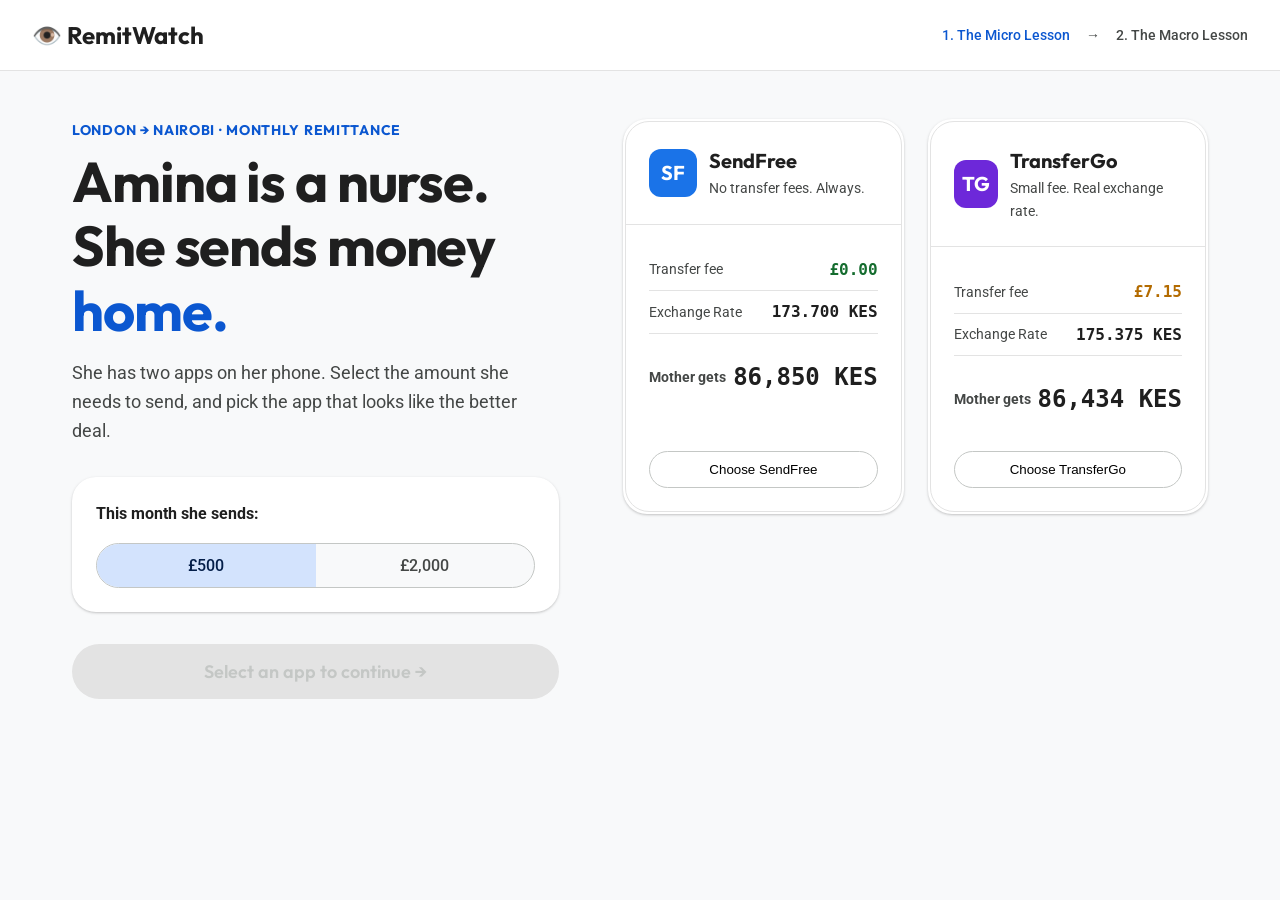
==== index.html @ 9db33bbb "Added the files" ====
<!DOCTYPE html>
<html lang="en">
<head>
  <meta charset="UTF-8">
  <meta name="viewport" content="width=device-width, initial-scale=1.0">
  <title>RemitWatch — Amina's Story</title>
  <link rel="stylesheet" href="styles.css">
  <link href="https://fonts.googleapis.com/icon?family=Material+Symbols+Outlined" rel="stylesheet">
</head>
<body>

  <header class="top-app-bar">
    <a href="index.html" class="brand"><span>👁️</span> Remit<strong>Watch</strong></a>
    <div class="nav-steps">
      <span class="active">1. The Micro Lesson</span>
      <span>→</span>
      <span>2. The Macro Lesson</span>
    </div>
  </header>

  <main class="container">
    <div class="split-layout">
      
      <section class="story-section">
        <div class="kicker">London → Nairobi &middot; Monthly Remittance</div>
        <h1 class="headline-large">Amina is a nurse.<br>She sends money <em>home.</em></h1>
        <p class="body-large">She has two apps on her phone. Select the amount she needs to send, and pick the app that looks like the better deal.</p>

        <div class="amount-card">
          <strong>This month she sends:</strong>
          <div class="segmented-button" role="group">
            <button class="seg-btn active" onclick="setAmt(500, this)">£500</button>
            <button class="seg-btn" onclick="setAmt(2000, this)">£2,000</button>
          </div>
        </div>

        <button class="btn-primary" id="send-btn" onclick="doSend()" disabled>Select an app to continue &rarr;</button>
      </section>

      <section class="apps-section">
        <div class="app-grid">
          
          <div class="app-card" id="card-a" onclick="pick('a')">
            <div class="card-header">
              <div class="app-icon ic-sf">SF</div>
              <div>
                <div class="app-title">SendFree</div>
                <div class="app-subtitle">No transfer fees. Always.</div>
              </div>
            </div>
            <div class="card-body">
              <div class="data-row">
                <span class="data-label">Transfer fee</span>
                <span class="data-value val-green">£0.00</span>
              </div>
              <div class="data-row">
                <span class="data-label">Exchange Rate</span>
                <span class="data-value" id="a-rate">173.700 KES</span>
              </div>
              <div class="data-row" style="margin-top: 1rem;">
                <span class="data-label"><strong>Mother gets</strong></span>
                <span class="data-value large" id="a-gets">86,850 KES</span>
              </div>
            </div>
            <div class="card-actions">
              <button class="btn-outlined" id="btn-a">Choose SendFree</button>
            </div>
          </div>

          <div class="app-card" id="card-b" onclick="pick('b')">
            <div class="card-header">
              <div class="app-icon ic-tg">TG</div>
              <div>
                <div class="app-title">TransferGo</div>
                <div class="app-subtitle">Small fee. Real exchange rate.</div>
              </div>
            </div>
            <div class="card-body">
              <div class="data-row">
                <span class="data-label">Transfer fee</span>
                <span class="data-value val-warn" id="b-fee">£7.15</span>
              </div>
              <div class="data-row">
                <span class="data-label">Exchange Rate</span>
                <span class="data-value" id="b-rate">175.375 KES</span>
              </div>
              <div class="data-row" style="margin-top: 1rem;">
                <span class="data-label"><strong>Mother gets</strong></span>
                <span class="data-value large" id="b-gets">86,434 KES</span>
              </div>
            </div>
            <div class="card-actions">
              <button class="btn-outlined" id="btn-b">Choose TransferGo</button>
            </div>
          </div>

        </div>
      </section>

    </div>

    <div class="animation-stage" id="coin-stage">
      <h3 id="coin-lbl">Processing Transfer...</h3>
      <div class="progress-track"><div class="progress-fill" id="prog-bar"></div></div>
      <div class="coin-grid" id="coin-grid"></div>
    </div>

    <div class="reveal-section" id="reveal">
      <h2 class="headline-large" style="text-align: center;" id="reveal-hl">Here's what <em>actually arrived.</em></h2>
      
      <div class="results-grid">
        <div class="result-card" id="rc-a">
          <h3>SendFree <span id="rtag-a" style="font-size: 0.8rem; padding: 4px 8px; border-radius: 12px; background: #eee;"></span></h3>
          <hr style="margin: 1rem 0; border: none; border-top: 1px solid var(--md-sys-color-outline-variant);">
          <div class="data-row"><span class="data-label">Mother receives</span><span class="data-value large" id="ra-val">—</span></div>
          <div class="data-row"><span class="data-label">Transfer fee</span><span class="data-value val-green">£0.00</span></div>
          <div class="data-row"><span class="data-label">Hidden FX margin</span><span class="data-value val-red" id="ra-fx">—</span></div>
          <div class="data-row"><span class="data-label"><strong>Real total cost</strong></span><span class="data-value" id="ra-pct">—</span></div>
        </div>
        
        <div class="result-card" id="rc-b">
          <h3>TransferGo <span id="rtag-b" style="font-size: 0.8rem; padding: 4px 8px; border-radius: 12px; background: #eee;"></span></h3>
          <hr style="margin: 1rem 0; border: none; border-top: 1px solid var(--md-sys-color-outline-variant);">
          <div class="data-row"><span class="data-label">Mother receives</span><span class="data-value large" id="rb-val">—</span></div>
          <div class="data-row"><span class="data-label">Transfer fee</span><span class="data-value val-red" id="rb-fee">—</span></div>
          <div class="data-row"><span class="data-label">Hidden FX margin</span><span class="data-value val-green">£0.00</span></div>
          <div class="data-row"><span class="data-label"><strong>Real total cost</strong></span><span class="data-value" id="rb-pct">—</span></div>
        </div>
      </div>

      <div class="insight-box">
        <h3 id="ins-title" style="margin-bottom: 0.5rem;"></h3>
        <p id="ins-body"></p>
      </div>

      <div class="next-step-banner">
        <h2>Is this just Amina's problem?</h2>
        <p class="body-large" style="margin: 1rem auto;">Millions of families across Sub-Saharan Africa face this exact system every month. The World Bank has been tracking it for years.</p>
        <div style="display: flex; gap: 1rem; justify-content: center;">
          <button class="btn-outlined" style="width: auto; padding: 12px 24px;" onclick="resetAll()">↺ Try the other amount</button>
          <a href="page2.html" class="btn-primary" style="width: auto; padding: 12px 32px; text-decoration: none; display: inline-block;">See the global data &rarr;</a>
        </div>
      </div>
    </div>

  </main>

  <script>
    const MID = 175.375, A_RATE = 173.700;
    const FEES = { 500: { fee: 7.15 }, 2000: { fee: 14.50 } };
    let amt = 500, picked = null, sending = false;

    function fmt(n) { return Number(n).toLocaleString(undefined, { maximumFractionDigits: 0 }) }
    function calcA(a) { return { gets: Math.round(a * A_RATE), fxLoss: +(a - a * A_RATE / MID).toFixed(2), pct: +((1 - A_RATE / MID) * 100).toFixed(2) } }
    function calcB(a) { const f = FEES[a] || FEES[500]; return { gets: Math.round((a - f.fee) * MID), fee: f.fee, pct: +(f.fee / a * 100).toFixed(2) } }

    function updateCards() {
      const a = calcA(amt), b = calcB(amt);
      document.getElementById('a-rate').textContent = A_RATE.toFixed(3) + ' KES';
      document.getElementById('a-gets').textContent = fmt(a.gets) + ' KES';
      document.getElementById('b-fee').textContent = '£' + (FEES[amt] || FEES[500]).fee.toFixed(2);
      document.getElementById('b-rate').textContent = MID.toFixed(3) + ' KES';
      document.getElementById('b-gets').textContent = fmt(b.gets) + ' KES';
    }

    function setAmt(v, btn) {
      if (sending) return;
      amt = v;
      document.querySelectorAll('.seg-btn').forEach(b => b.classList.remove('active'));
      btn.classList.add('active');
      updateCards(); resetAll();
    }

    function pick(id) {
      if (sending) return;
      picked = id;
      document.querySelectorAll('.app-card').forEach(c => {
        c.classList.remove('selected');
        c.querySelector('.btn-outlined').textContent = c.id === 'card-a' ? 'Choose SendFree' : 'Choose TransferGo';
      });
      document.getElementById('card-' + id).classList.add('selected');
      document.getElementById('btn-' + id).textContent = '✓ Selected';
      
      const sb = document.getElementById('send-btn');
      sb.disabled = false;
      sb.textContent = 'Send £' + fmt(amt) + ' with ' + (id === 'a' ? 'SendFree' : 'TransferGo') + ' →';
      document.getElementById('reveal').classList.remove('show');
    }

    function buildCoins(total, lost) {
      const grid = document.getElementById('coin-grid');
      grid.innerHTML = '';
      for (let i = 0; i < total; i++) {
        const c = document.createElement('div');
        c.className = 'coin ' + (i < total - lost ? 'safe' : 'lost');
        c.textContent = '£'; c.id = 'coin-' + i;
        grid.appendChild(c);
      }
    }

    function doSend() {
      if (!picked || sending) return;
      sending = true;
      document.getElementById('send-btn').disabled = true;
      document.getElementById('card-a').classList.add('dimmed');
      document.getElementById('card-b').classList.add('dimmed');
      document.getElementById('card-' + picked).classList.remove('dimmed');

      const a = calcA(amt), b = calcB(amt);
      const pickedA = picked === 'a';
      const totalCost = pickedA ? a.fxLoss : b.fee;
      const totalCoins = 20;
      const lostCoins = Math.max(1, Math.round((totalCost / amt) * totalCoins));

      buildCoins(totalCoins, lostCoins);
      const stage = document.getElementById('coin-stage');
      stage.classList.add('show');
      stage.scrollIntoView({ behavior: 'smooth', block: 'center' });

      const bar = document.getElementById('prog-bar');
      const lbl = document.getElementById('coin-lbl');
      let progress = 0, lostSoFar = 0;
      const steps = 2000 / 50;
      lbl.textContent = 'Transferring £' + fmt(amt) + '...';

      const timer = setInterval(() => {
        progress = Math.min(progress + 100 / steps, 100);
        bar.style.width = progress.toFixed(1) + '%';
        const shouldLose = Math.floor(Math.max(0, (progress - 30) / 60) * lostCoins);
        while (lostSoFar < shouldLose && lostSoFar < lostCoins) {
          const el = document.getElementById('coin-' + (totalCoins - 1 - lostSoFar));
          if (el) el.classList.add('gone');
          lostSoFar++;
        }
        if (progress >= 100) { clearInterval(timer); setTimeout(() => showReveal(a, b, pickedA, lostCoins), 500); }
      }, 50);
    }

    function showReveal(a2, b2, pickedA, lostCoins) {
      const lbl = document.getElementById('coin-lbl');
      lbl.textContent = pickedA ? lostCoins + ' coins never arrived — absorbed by the exchange rate margin.' : 'Sent! The fee was upfront. The rate was real.';

      document.getElementById('ra-val').textContent = fmt(a2.gets) + ' KES';
      document.getElementById('rb-val').textContent = fmt(b2.gets) + ' KES';
      document.getElementById('ra-fx').textContent = '−£' + a2.fxLoss.toFixed(2);
      document.getElementById('ra-pct').textContent = a2.pct.toFixed(1) + '%';
      document.getElementById('rb-fee').textContent = '−£' + b2.fee.toFixed(2);
      document.getElementById('rb-pct').textContent = b2.pct.toFixed(1) + '%';

      const aWins = a2.gets > b2.gets;
      document.getElementById('rc-a').className = 'result-card' + (aWins ? ' winner' : '');
      document.getElementById('rc-b').className = 'result-card' + (!aWins ? ' winner' : '');
      document.getElementById('ra-val').className = 'data-value large ' + (aWins ? 'val-green' : 'val-red');
      document.getElementById('rb-val').className = 'data-value large ' + (!aWins ? 'val-green' : 'val-red');

      const diff = fmt(Math.abs(b2.gets - a2.gets));
      const userWon = (pickedA && aWins) || (!pickedA && !aWins);

      const rtagA = document.getElementById('rtag-a');
      const rtagB = document.getElementById('rtag-b');
      rtagA.textContent = (aWins ? 'Delivered more' : 'Delivered less') + (pickedA ? ' (Your Pick)' : '');
      rtagB.textContent = (!aWins ? 'Delivered more' : 'Delivered less') + (!pickedA ? ' (Your Pick)' : '');

      document.getElementById('reveal-hl').innerHTML = userWon
        ? 'Good instinct. Here\'s <em>exactly why.</em>'
        : 'The math flips as you scale. <em>Here\'s why.</em>';
      document.getElementById('ins-title').textContent = aWins
        ? 'At smaller amounts, "zero-fee" apps can sometimes win.'
        : 'The real exchange rate beats zero fees — especially at scale.';
      document.getElementById('ins-body').innerHTML =
        `SendFree shows <strong>£0 fee</strong> but offers a weak rate of <strong>${A_RATE.toFixed(3)} KES</strong>. 
         TransferGo charges <strong>£${b2.fee.toFixed(2)} upfront</strong> but uses the real market rate of <strong>${MID.toFixed(3)} KES</strong>. 
         <br><br>At £${fmt(amt)}, the difference in outcome is <strong>${diff} KES</strong>. Try toggling the amount above to see the gap widen as you send more.`;

      document.getElementById('reveal').classList.add('show');
      setTimeout(() => document.getElementById('reveal').scrollIntoView({ behavior: 'smooth', block: 'start' }), 200);
    }

    function resetAll() {
      sending = false; picked = null;
      document.querySelectorAll('.app-card').forEach(c => {
        c.classList.remove('selected', 'dimmed');
        c.querySelector('.btn-outlined').textContent = c.id === 'card-a' ? 'Choose SendFree' : 'Choose TransferGo';
      });
      const sb = document.getElementById('send-btn');
      sb.disabled = true; sb.textContent = 'Select an app to continue →';
      document.getElementById('coin-stage').classList.remove('show');
      document.getElementById('coin-grid').innerHTML = '';
      document.getElementById('prog-bar').style.width = '0%';
      document.getElementById('reveal').classList.remove('show');
    }
    updateCards();
  </script>
</body>
</html>
---- styles.css ----
/* ═══════════════════════════════════════
   REMITWATCH — Material Design Styles
═══════════════════════════════════════ */

@import url('https://fonts.googleapis.com/css2?family=Outfit:wght@400;500;600;700&family=Roboto:wght@400;500;700&display=swap');

:root {
  /* Material 3 Light Theme Colors */
  --md-sys-color-primary: #0b57d0;
  --md-sys-color-on-primary: #ffffff;
  --md-sys-color-primary-container: #d3e3fd;
  --md-sys-color-on-primary-container: #041e49;
  
  --md-sys-color-surface: #f8f9fa;
  --md-sys-color-surface-container: #ffffff;
  --md-sys-color-on-surface: #1f1f1f;
  --md-sys-color-on-surface-variant: #444746;
  --md-sys-color-outline: #c4c7c5;
  --md-sys-color-outline-variant: #e3e3e3;
  
  /* Semantic Colors */
  --semantic-success: #146c2e;
  --semantic-success-container: #c4eed0;
  --semantic-error: #b3261e;
  --semantic-error-container: #f9dedc;
  --semantic-warning: #b36b00;

  /* Typography */
  --font-brand: 'Outfit', sans-serif;
  --font-body: 'Roboto', sans-serif;
  
  /* Layout & Elevations */
  --max-width-interactive: 1200px;
  --max-width-data: 1000px;
  --radius-sm: 8px;
  --radius-md: 16px;
  --radius-lg: 24px;
  --elevation-1: 0 1px 2px 0 rgba(0,0,0,0.15), 0 1px 3px 1px rgba(0,0,0,0.05);
  --elevation-2: 0 1px 3px 0 rgba(0,0,0,0.15), 0 4px 8px 3px rgba(0,0,0,0.05);
  --elevation-3: 0 4px 8px 3px rgba(0,0,0,0.15), 0 8px 16px 6px rgba(0,0,0,0.05);
}

* { box-sizing: border-box; margin: 0; padding: 0; }

body {
  font-family: var(--font-body);
  background-color: var(--md-sys-color-surface);
  color: var(--md-sys-color-on-surface);
  line-height: 1.6;
  -webkit-font-smoothing: antialiased;
}

/* ── TOP APP BAR ── */
.top-app-bar {
  background: var(--md-sys-color-surface-container);
  border-bottom: 1px solid var(--md-sys-color-outline-variant);
  padding: 1rem 2rem;
  position: sticky;
  top: 0;
  z-index: 100;
  display: flex;
  justify-content: space-between;
  align-items: center;
}

.brand {
  font-family: var(--font-brand);
  font-size: 1.5rem;
  font-weight: 700;
  color: var(--md-sys-color-on-surface);
  text-decoration: none;
}
.brand span { color: var(--md-sys-color-primary); }

.nav-steps {
  display: flex;
  gap: 1rem;
  font-size: 0.875rem;
  font-weight: 500;
  color: var(--md-sys-color-on-surface-variant);
}
.nav-steps .active { color: var(--md-sys-color-primary); }

/* ── LAYOUT CONTAINERS ── */
.container {
  max-width: var(--max-width-interactive);
  margin: 0 auto;
  padding: 3rem 2rem;
}
.container-data {
  max-width: var(--max-width-data);
  margin: 0 auto;
  padding: 3rem 2rem;
}

/* ── GRID LAYOUT (PAGE 1) ── */
.split-layout {
  display: grid;
  grid-template-columns: 1fr 1.2fr;
  gap: 4rem;
  align-items: start;
}
@media (max-width: 900px) {
  .split-layout { grid-template-columns: 1fr; gap: 2.5rem; }
}

/* ── STORYTELLING TYPOGRAPHY ── */
.kicker {
  font-family: var(--font-brand);
  font-size: 0.875rem;
  font-weight: 700;
  text-transform: uppercase;
  letter-spacing: 0.05em;
  color: var(--md-sys-color-primary);
  margin-bottom: 0.5rem;
}

.headline-large {
  font-family: var(--font-brand);
  font-size: clamp(2.5rem, 5vw, 3.5rem);
  line-height: 1.15;
  font-weight: 700;
  letter-spacing: -0.02em;
  margin-bottom: 1rem;
}
.headline-large em { color: var(--md-sys-color-primary); font-style: normal; }

.body-large {
  font-size: 1.125rem;
  color: var(--md-sys-color-on-surface-variant);
  margin-bottom: 2rem;
  max-width: 60ch;
}

/* ── INTERACTIVE CONTROLS ── */
.amount-card {
  background: var(--md-sys-color-surface-container);
  border-radius: var(--radius-lg);
  padding: 1.5rem;
  box-shadow: var(--elevation-1);
  margin-bottom: 2rem;
}

.segmented-button {
  display: flex;
  background: var(--md-sys-color-surface);
  border: 1px solid var(--md-sys-color-outline);
  border-radius: 50px;
  overflow: hidden;
  margin-top: 1rem;
}

.seg-btn {
  flex: 1;
  padding: 12px;
  border: none;
  background: transparent;
  font-family: var(--font-body);
  font-size: 1rem;
  font-weight: 500;
  cursor: pointer;
  color: var(--md-sys-color-on-surface-variant);
  transition: background 0.2s, color 0.2s;
}
.seg-btn.active {
  background: var(--md-sys-color-primary-container);
  color: var(--md-sys-color-on-primary-container);
}

.btn-primary {
  width: 100%;
  padding: 16px;
  border-radius: 50px;
  background: var(--md-sys-color-primary);
  color: var(--md-sys-color-on-primary);
  border: none;
  font-family: var(--font-brand);
  font-size: 1.125rem;
  font-weight: 600;
  cursor: pointer;
  box-shadow: var(--elevation-1);
  transition: box-shadow 0.2s, transform 0.1s;
}
.btn-primary:hover:not(:disabled) { box-shadow: var(--elevation-2); transform: translateY(-1px); }
.btn-primary:disabled {
  background: var(--md-sys-color-outline-variant);
  color: var(--md-sys-color-outline);
  cursor: not-allowed;
  box-shadow: none;
}

/* ── APP CARDS ── */
.app-grid {
  display: grid;
  grid-template-columns: 1fr 1fr;
  gap: 1.5rem;
  margin-bottom: 2rem;
}
@media (max-width: 600px) { .app-grid { grid-template-columns: 1fr; } }

.app-card {
  background: var(--md-sys-color-surface-container);
  border: 2px solid transparent;
  border-radius: var(--radius-lg);
  box-shadow: var(--elevation-1);
  cursor: pointer;
  transition: all 0.2s ease;
  display: flex;
  flex-direction: column;
  position: relative;
}
.app-card::after {
  content: ''; position: absolute; inset: 0;
  border: 1px solid var(--md-sys-color-outline-variant);
  border-radius: var(--radius-lg); pointer-events: none;
}
.app-card:hover { box-shadow: var(--elevation-2); }
.app-card.selected {
  border-color: var(--md-sys-color-primary);
  background: var(--md-sys-color-primary-container);
}
.app-card.selected::after { display: none; }
.app-card.dimmed { opacity: 0.5; filter: grayscale(100%); pointer-events: none; }

.card-header {
  padding: 1.5rem;
  display: flex;
  align-items: center;
  gap: 12px;
  border-bottom: 1px solid var(--md-sys-color-outline-variant);
}
.app-icon {
  width: 48px; height: 48px;
  border-radius: 12px;
  display: flex; align-items: center; justify-content: center;
  font-family: var(--font-brand); font-weight: 700; color: white; font-size: 1.25rem;
}
.ic-sf { background: #1a73e8; }
.ic-tg { background: #6d28d9; }

.app-title { font-family: var(--font-brand); font-size: 1.25rem; font-weight: 700; }
.app-subtitle { font-size: 0.875rem; color: var(--md-sys-color-on-surface-variant); }

.card-body { padding: 1.5rem; flex-grow: 1; }
.data-row {
  display: flex; justify-content: space-between; align-items: center;
  padding: 0.5rem 0; border-bottom: 1px solid var(--md-sys-color-outline-variant);
}
.data-row:last-child { border-bottom: none; }
.data-label { color: var(--md-sys-color-on-surface-variant); font-size: 0.875rem; }
.data-value { font-family: monospace; font-weight: 600; font-size: 1rem; }
.data-value.large { font-size: 1.5rem; }

.val-green { color: var(--semantic-success); }
.val-red { color: var(--semantic-error); }
.val-warn { color: var(--semantic-warning); }

.card-actions { padding: 0 1.5rem 1.5rem; }
.btn-outlined {
  width: 100%; padding: 10px; border-radius: 50px;
  border: 1px solid var(--md-sys-color-outline);
  background: transparent; font-weight: 500; cursor: pointer;
}
.app-card.selected .btn-outlined {
  background: var(--md-sys-color-primary);
  color: var(--md-sys-color-on-primary);
  border-color: var(--md-sys-color-primary);
}

/* ── ANIMATION STAGE ── */
.animation-stage {
  display: none;
  background: var(--md-sys-color-surface-container);
  border-radius: var(--radius-lg);
  padding: 3rem 2rem;
  text-align: center;
  box-shadow: var(--elevation-2);
  margin-top: 2rem;
}
.animation-stage.show { display: block; }
.progress-track {
  height: 8px; background: var(--md-sys-color-outline-variant);
  border-radius: 4px; overflow: hidden; margin: 1.5rem auto; max-width: 400px;
}
.progress-fill { height: 100%; width: 0%; background: var(--md-sys-color-primary); transition: width 0.05s linear; }

.coin-grid { display: flex; flex-wrap: wrap; gap: 8px; justify-content: center; min-height: 50px; }
.coin {
  width: 40px; height: 40px; border-radius: 50%;
  display: flex; align-items: center; justify-content: center;
  font-family: monospace; font-weight: 700;
  box-shadow: var(--elevation-1); transition: opacity 0.3s, transform 0.3s;
}
.coin.safe { background: var(--semantic-success); color: white; }
.coin.lost { background: var(--semantic-error); color: white; }
.coin.gone { opacity: 0; transform: scale(0.1) translateY(-20px); }

/* ── REVEAL & INSIGHTS ── */
.reveal-section { display: none; margin-top: 3rem; }
.reveal-section.show { display: block; animation: fadeUp 0.5s ease-out; }

@keyframes fadeUp { from { opacity: 0; transform: translateY(20px); } to { opacity: 1; transform: translateY(0); } }

.results-grid { display: grid; grid-template-columns: 1fr 1fr; gap: 1.5rem; margin-top: 2rem; }
@media (max-width: 600px) { .results-grid { grid-template-columns: 1fr; } }

.result-card {
  background: var(--md-sys-color-surface-container);
  border-radius: var(--radius-md); padding: 1.5rem;
  box-shadow: var(--elevation-1); border: 2px solid transparent;
}
.result-card.winner { border-color: var(--semantic-success); background: var(--semantic-success-container); }

.insight-box {
  background: var(--md-sys-color-primary-container);
  color: var(--md-sys-color-on-primary-container);
  padding: 1.5rem; border-radius: var(--radius-md);
  margin-top: 2rem; border-left: 6px solid var(--md-sys-color-primary);
}

.next-step-banner {
  background: var(--md-sys-color-surface-container);
  border: 1px solid var(--md-sys-color-outline-variant);
  border-radius: var(--radius-lg);
  padding: 3rem 2rem; text-align: center;
  margin-top: 4rem; box-shadow: var(--elevation-1);
}

/* ── PAGE 2: DATA STORYTELLING ── */
.story-block { margin-bottom: 5rem; opacity: 0; transform: translateY(20px); transition: all 0.6s ease; }
.story-block.visible { opacity: 1; transform: translateY(0); }

.block-num { font-family: var(--font-brand); color: var(--md-sys-color-primary); font-weight: 700; margin-bottom: 0.5rem; }
.block-title { font-family: var(--font-brand); font-size: 2rem; font-weight: 700; margin-bottom: 1rem; line-height: 1.2; }

.context-callout {
  display: flex; gap: 1rem; background: var(--md-sys-color-primary-container);
  color: var(--md-sys-color-on-primary-container); padding: 1.5rem;
  border-radius: var(--radius-md); margin-bottom: 2rem; align-items: flex-start;
}
.context-icon { font-size: 1.5rem; background: var(--md-sys-color-surface-container); padding: 8px; border-radius: 50%; box-shadow: var(--elevation-1); }

.stat-grid { display: grid; grid-template-columns: repeat(auto-fit, minmax(150px, 1fr)); gap: 1rem; margin-bottom: 2rem; }
.stat-card {
  background: var(--md-sys-color-surface-container); padding: 1.5rem;
  border-radius: var(--radius-md); border: 1px solid var(--md-sys-color-outline-variant);
}
.stat-card .val { font-family: var(--font-brand); font-size: 2rem; font-weight: 700; }

.chart-container {
  background: var(--md-sys-color-surface-container);
  border-radius: var(--radius-lg); overflow: hidden;
  box-shadow: var(--elevation-2);
}
.chart-header { padding: 1.5rem; border-bottom: 1px solid var(--md-sys-color-outline-variant); }
.chart-iframe-wrapper { line-height: 0; }
.chart-iframe-wrapper iframe { width: 100%; border: none; }
.chart-footer { padding: 1rem 1.5rem; background: var(--md-sys-color-surface); font-size: 0.875rem; color: var(--md-sys-color-on-surface-variant); }

.footer { text-align: center; padding: 3rem; color: var(--md-sys-color-on-surface-variant); border-top: 1px solid var(--md-sys-color-outline-variant); margin-top: 4rem; }
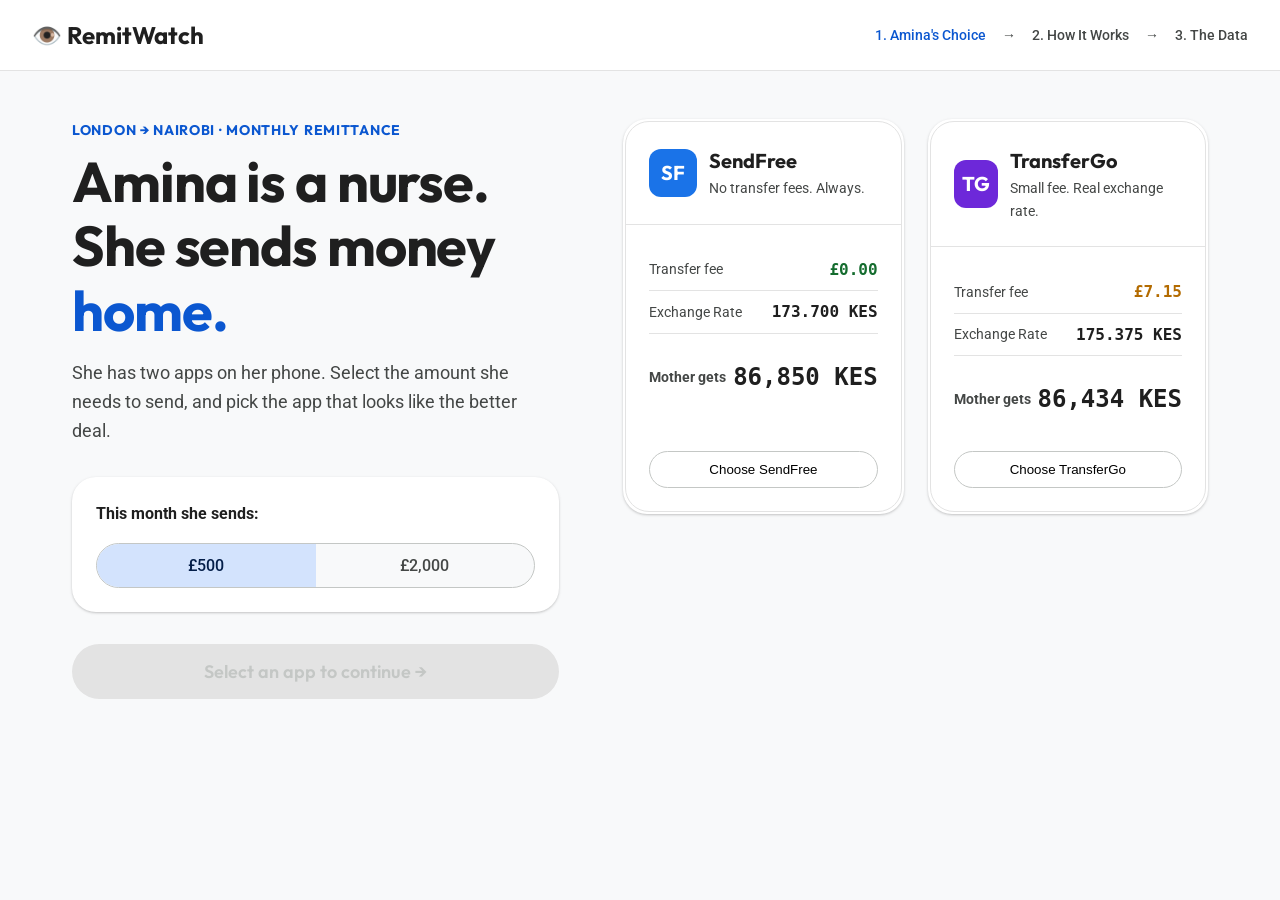
==== commit f59710c2: "Added the files" ====
--- a/index.html
+++ b/index.html
@@ -12,9 +12,11 @@
   <header class="top-app-bar">
     <a href="index.html" class="brand"><span>👁️</span> Remit<strong>Watch</strong></a>
     <div class="nav-steps">
-      <span class="active">1. The Micro Lesson</span>
+      <span class="active">1. Amina's Choice</span>
       <span>→</span>
-      <span>2. The Macro Lesson</span>
+      <span>2. How It Works</span>
+      <span>→</span>
+      <span>3. The Data</span>
     </div>
   </header>
 
@@ -99,12 +101,14 @@
 
     </div>
 
+    <!-- COIN ANIMATION STAGE -->
     <div class="animation-stage" id="coin-stage">
       <h3 id="coin-lbl">Processing Transfer...</h3>
       <div class="progress-track"><div class="progress-fill" id="prog-bar"></div></div>
       <div class="coin-grid" id="coin-grid"></div>
     </div>
 
+    <!-- REVEAL -->
     <div class="reveal-section" id="reveal">
       <h2 class="headline-large" style="text-align: center;" id="reveal-hl">Here's what <em>actually arrived.</em></h2>
       
@@ -133,16 +137,23 @@
         <p id="ins-body"></p>
       </div>
 
+      <!-- NEXT STEP BANNER → now goes to concepts.html -->
       <div class="next-step-banner">
-        <h2>Is this just Amina's problem?</h2>
-        <p class="body-large" style="margin: 1rem auto;">Millions of families across Sub-Saharan Africa face this exact system every month. The World Bank has been tracking it for years.</p>
-        <div style="display: flex; gap: 1rem; justify-content: center;">
-          <button class="btn-outlined" style="width: auto; padding: 12px 24px;" onclick="resetAll()">↺ Try the other amount</button>
-          <a href="page2.html" class="btn-primary" style="width: auto; padding: 12px 32px; text-decoration: none; display: inline-block;">See the global data &rarr;</a>
+        <h2>Wait — what just happened?</h2>
+        <p class="body-large" style="margin: 1rem auto;">
+          Before we show you the global data, follow the money through the full system — every fee type explained, step by step.
+        </p>
+        <div style="display: flex; gap: 1rem; justify-content: center; flex-wrap: wrap;">
+          <button class="btn-outlined" style="width: auto; padding: 12px 24px;" onclick="resetAll()">
+            ↺ Try the other amount
+          </button>
+          <a href="concepts.html" class="btn-primary" style="width: auto; padding: 12px 32px; text-decoration: none; display: inline-block;">
+            How does it work? &rarr;
+          </a>
         </div>
       </div>
+
     </div>
-
   </main>
 
   <script>
@@ -168,7 +179,8 @@
       amt = v;
       document.querySelectorAll('.seg-btn').forEach(b => b.classList.remove('active'));
       btn.classList.add('active');
-      updateCards(); resetAll();
+      updateCards();
+      resetAll();
     }
 
     function pick(id) {
@@ -180,7 +192,7 @@
       });
       document.getElementById('card-' + id).classList.add('selected');
       document.getElementById('btn-' + id).textContent = '✓ Selected';
-      
+
       const sb = document.getElementById('send-btn');
       sb.disabled = false;
       sb.textContent = 'Send £' + fmt(amt) + ' with ' + (id === 'a' ? 'SendFree' : 'TransferGo') + ' →';
@@ -193,7 +205,8 @@
       for (let i = 0; i < total; i++) {
         const c = document.createElement('div');
         c.className = 'coin ' + (i < total - lost ? 'safe' : 'lost');
-        c.textContent = '£'; c.id = 'coin-' + i;
+        c.textContent = '£';
+        c.id = 'coin-' + i;
         grid.appendChild(c);
       }
     }
@@ -232,13 +245,18 @@
           if (el) el.classList.add('gone');
           lostSoFar++;
         }
-        if (progress >= 100) { clearInterval(timer); setTimeout(() => showReveal(a, b, pickedA, lostCoins), 500); }
+        if (progress >= 100) {
+          clearInterval(timer);
+          setTimeout(() => showReveal(a, b, pickedA, lostCoins), 500);
+        }
       }, 50);
     }
 
     function showReveal(a2, b2, pickedA, lostCoins) {
       const lbl = document.getElementById('coin-lbl');
-      lbl.textContent = pickedA ? lostCoins + ' coins never arrived — absorbed by the exchange rate margin.' : 'Sent! The fee was upfront. The rate was real.';
+      lbl.textContent = pickedA
+        ? lostCoins + ' coins never arrived — absorbed by the exchange rate margin.'
+        : 'Sent! The fee was upfront. The rate was real.';
 
       document.getElementById('ra-val').textContent = fmt(a2.gets) + ' KES';
       document.getElementById('rb-val').textContent = fmt(b2.gets) + ' KES';
@@ -264,31 +282,37 @@
       document.getElementById('reveal-hl').innerHTML = userWon
         ? 'Good instinct. Here\'s <em>exactly why.</em>'
         : 'The math flips as you scale. <em>Here\'s why.</em>';
+
       document.getElementById('ins-title').textContent = aWins
         ? 'At smaller amounts, "zero-fee" apps can sometimes win.'
         : 'The real exchange rate beats zero fees — especially at scale.';
+
       document.getElementById('ins-body').innerHTML =
-        `SendFree shows <strong>£0 fee</strong> but offers a weak rate of <strong>${A_RATE.toFixed(3)} KES</strong>. 
-         TransferGo charges <strong>£${b2.fee.toFixed(2)} upfront</strong> but uses the real market rate of <strong>${MID.toFixed(3)} KES</strong>. 
-         <br><br>At £${fmt(amt)}, the difference in outcome is <strong>${diff} KES</strong>. Try toggling the amount above to see the gap widen as you send more.`;
+        `SendFree shows <strong>£0 fee</strong> but offers a weak rate of <strong>${A_RATE.toFixed(3)} KES</strong>.
+         TransferGo charges <strong>£${b2.fee.toFixed(2)} upfront</strong> but uses the real market rate of <strong>${MID.toFixed(3)} KES</strong>.
+         <br><br>At £${fmt(amt)}, the difference in outcome is <strong>${diff} KES</strong>.
+         Try toggling the amount above to see the gap widen as you send more.`;
 
       document.getElementById('reveal').classList.add('show');
       setTimeout(() => document.getElementById('reveal').scrollIntoView({ behavior: 'smooth', block: 'start' }), 200);
     }
 
     function resetAll() {
-      sending = false; picked = null;
+      sending = false;
+      picked = null;
       document.querySelectorAll('.app-card').forEach(c => {
         c.classList.remove('selected', 'dimmed');
         c.querySelector('.btn-outlined').textContent = c.id === 'card-a' ? 'Choose SendFree' : 'Choose TransferGo';
       });
       const sb = document.getElementById('send-btn');
-      sb.disabled = true; sb.textContent = 'Select an app to continue →';
+      sb.disabled = true;
+      sb.textContent = 'Select an app to continue →';
       document.getElementById('coin-stage').classList.remove('show');
       document.getElementById('coin-grid').innerHTML = '';
       document.getElementById('prog-bar').style.width = '0%';
       document.getElementById('reveal').classList.remove('show');
     }
+
     updateCards();
   </script>
 </body>
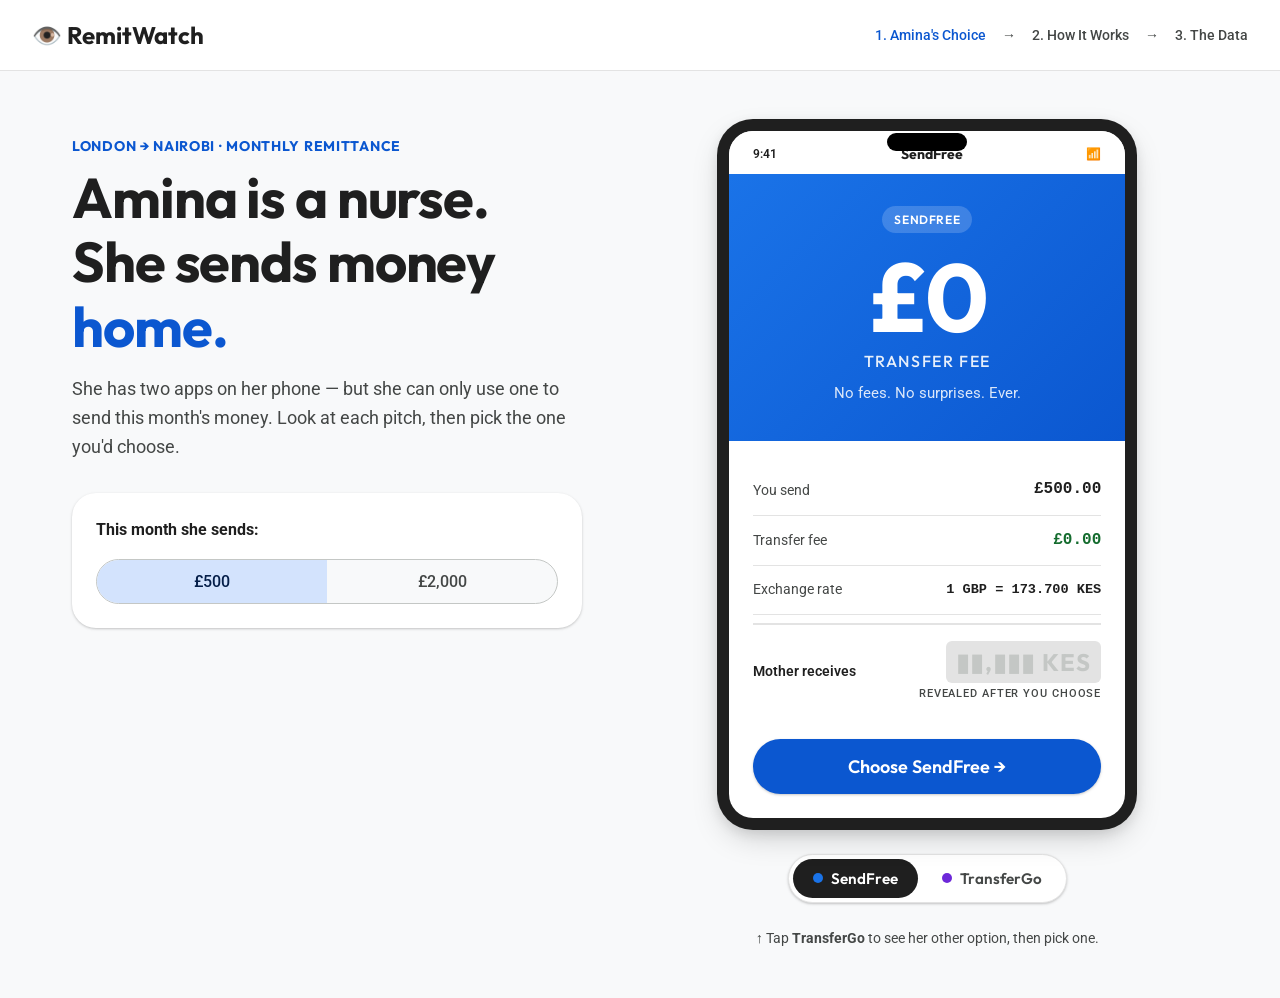
==== commit 7a59e43a: "Fixed the firs page" ====
--- a/index.html
+++ b/index.html
@@ -21,12 +21,19 @@
   </header>
 
   <main class="container">
-    <div class="split-layout">
-      
-      <section class="story-section">
+
+    <!-- ╔══════════════════════════════════════════════════════════
+         ACT 1 — THE PITCH
+         One app at a time. Toggle to flip the phone over.
+    ══════════════════════════════════════════════════════════╗ -->
+    <section class="pitch-stage" id="act1">
+      <div class="pitch-intro">
         <div class="kicker">London → Nairobi &middot; Monthly Remittance</div>
         <h1 class="headline-large">Amina is a nurse.<br>She sends money <em>home.</em></h1>
-        <p class="body-large">She has two apps on her phone. Select the amount she needs to send, and pick the app that looks like the better deal.</p>
+        <p class="body-large">
+          She has two apps on her phone — but she can only use one to send this month's money.
+          Look at each pitch, then pick the one you'd choose.
+        </p>
 
         <div class="amount-card">
           <strong>This month she sends:</strong>
@@ -35,109 +42,254 @@
             <button class="seg-btn" onclick="setAmt(2000, this)">£2,000</button>
           </div>
         </div>
-
-        <button class="btn-primary" id="send-btn" onclick="doSend()" disabled>Select an app to continue &rarr;</button>
-      </section>
-
-      <section class="apps-section">
-        <div class="app-grid">
-          
-          <div class="app-card" id="card-a" onclick="pick('a')">
-            <div class="card-header">
-              <div class="app-icon ic-sf">SF</div>
-              <div>
-                <div class="app-title">SendFree</div>
-                <div class="app-subtitle">No transfer fees. Always.</div>
-              </div>
-            </div>
-            <div class="card-body">
-              <div class="data-row">
-                <span class="data-label">Transfer fee</span>
-                <span class="data-value val-green">£0.00</span>
-              </div>
-              <div class="data-row">
-                <span class="data-label">Exchange Rate</span>
-                <span class="data-value" id="a-rate">173.700 KES</span>
-              </div>
-              <div class="data-row" style="margin-top: 1rem;">
-                <span class="data-label"><strong>Mother gets</strong></span>
-                <span class="data-value large" id="a-gets">86,850 KES</span>
-              </div>
-            </div>
-            <div class="card-actions">
-              <button class="btn-outlined" id="btn-a">Choose SendFree</button>
-            </div>
-          </div>
-
-          <div class="app-card" id="card-b" onclick="pick('b')">
-            <div class="card-header">
-              <div class="app-icon ic-tg">TG</div>
-              <div>
-                <div class="app-title">TransferGo</div>
-                <div class="app-subtitle">Small fee. Real exchange rate.</div>
-              </div>
-            </div>
-            <div class="card-body">
-              <div class="data-row">
-                <span class="data-label">Transfer fee</span>
-                <span class="data-value val-warn" id="b-fee">£7.15</span>
-              </div>
-              <div class="data-row">
-                <span class="data-label">Exchange Rate</span>
-                <span class="data-value" id="b-rate">175.375 KES</span>
-              </div>
-              <div class="data-row" style="margin-top: 1rem;">
-                <span class="data-label"><strong>Mother gets</strong></span>
-                <span class="data-value large" id="b-gets">86,434 KES</span>
-              </div>
-            </div>
-            <div class="card-actions">
-              <button class="btn-outlined" id="btn-b">Choose TransferGo</button>
-            </div>
-          </div>
-
-        </div>
-      </section>
-
-    </div>
-
-    <!-- COIN ANIMATION STAGE -->
+      </div>
+
+      <!-- THE PHONE — only one face visible at a time -->
+      <div class="phone-stage">
+        <div class="phone-frame">
+
+          <!-- SENDFREE FACE -->
+          <div class="phone-face active" id="face-a" data-app="a">
+            <div class="phone-status-bar">
+              <span>9:41</span>
+              <span class="phone-status-name">SendFree</span>
+              <span>📶</span>
+            </div>
+
+            <div class="pitch-hero ic-sf-bg">
+              <div class="pitch-badge">SendFree</div>
+              <div class="pitch-headline">
+                <span class="pitch-zero">£0</span>
+                <span class="pitch-zero-label">transfer fee</span>
+              </div>
+              <div class="pitch-tagline">No fees. No surprises. Ever.</div>
+            </div>
+
+            <div class="pitch-body">
+              <div class="pitch-row">
+                <span class="pitch-row-label">You send</span>
+                <span class="pitch-row-value" id="a-send">£500.00</span>
+              </div>
+              <div class="pitch-row">
+                <span class="pitch-row-label">Transfer fee</span>
+                <span class="pitch-row-value val-green">£0.00</span>
+              </div>
+              <div class="pitch-row">
+                <span class="pitch-row-label">Exchange rate</span>
+                <span class="pitch-row-value pitch-rate-small" id="a-rate">1 GBP = 173.700 KES</span>
+              </div>
+              <div class="pitch-row pitch-row-total pitch-row-mystery">
+                <span class="pitch-row-label">Mother receives</span>
+                <span class="pitch-row-value mystery-value">
+                  <span class="mystery-mask">▮▮,▮▮▮ KES</span>
+                  <span class="mystery-hint">revealed after you choose</span>
+                </span>
+              </div>
+
+              <button class="btn-primary pitch-choose" onclick="choose('a')">
+                Choose SendFree →
+              </button>
+            </div>
+          </div>
+
+          <!-- TRANSFERGO FACE -->
+          <div class="phone-face" id="face-b" data-app="b">
+            <div class="phone-status-bar">
+              <span>9:41</span>
+              <span class="phone-status-name">TransferGo</span>
+              <span>📶</span>
+            </div>
+
+            <div class="pitch-hero ic-tg-bg">
+              <div class="pitch-badge">TransferGo</div>
+              <div class="pitch-headline">
+                <span class="pitch-zero pitch-zero-small">Real</span>
+                <span class="pitch-zero-label">market rate</span>
+              </div>
+              <div class="pitch-tagline">Small upfront fee. The real exchange rate.</div>
+            </div>
+
+            <div class="pitch-body">
+              <div class="pitch-row">
+                <span class="pitch-row-label">You send</span>
+                <span class="pitch-row-value" id="b-send">£500.00</span>
+              </div>
+              <div class="pitch-row">
+                <span class="pitch-row-label">Transfer fee</span>
+                <span class="pitch-row-value val-warn" id="b-fee">£7.15</span>
+              </div>
+              <div class="pitch-row">
+                <span class="pitch-row-label">Exchange rate</span>
+                <span class="pitch-row-value pitch-rate-small" id="b-rate">1 GBP = 175.375 KES</span>
+              </div>
+              <div class="pitch-row pitch-row-total pitch-row-mystery">
+                <span class="pitch-row-label">Mother receives</span>
+                <span class="pitch-row-value mystery-value">
+                  <span class="mystery-mask">▮▮,▮▮▮ KES</span>
+                  <span class="mystery-hint">revealed after you choose</span>
+                </span>
+              </div>
+
+              <button class="btn-primary pitch-choose" onclick="choose('b')">
+                Choose TransferGo →
+              </button>
+            </div>
+          </div>
+
+        </div>
+
+        <!-- TOGGLE — flip between apps -->
+        <div class="phone-toggle" role="group" aria-label="Switch between apps">
+          <button class="toggle-btn active" id="toggle-a" onclick="flipTo('a')">
+            <span class="toggle-dot ic-sf"></span> SendFree
+          </button>
+          <button class="toggle-btn" id="toggle-b" onclick="flipTo('b')">
+            <span class="toggle-dot ic-tg"></span> TransferGo
+          </button>
+        </div>
+
+        <p class="phone-hint" id="phone-hint">
+          ↑ Tap <strong>TransferGo</strong> to see her other option, then pick one.
+        </p>
+      </div>
+    </section>
+
+    <!-- ╔══════════════════════════════════════════════════════════
+         ACT 2 — COIN ANIMATION (committed; sending)
+    ══════════════════════════════════════════════════════════╗ -->
     <div class="animation-stage" id="coin-stage">
       <h3 id="coin-lbl">Processing Transfer...</h3>
       <div class="progress-track"><div class="progress-fill" id="prog-bar"></div></div>
       <div class="coin-grid" id="coin-grid"></div>
     </div>
 
-    <!-- REVEAL -->
+    <!-- ╔══════════════════════════════════════════════════════════
+         ACT 3 — THE REVEAL (shortfall framing)
+    ══════════════════════════════════════════════════════════╗ -->
     <div class="reveal-section" id="reveal">
-      <h2 class="headline-large" style="text-align: center;" id="reveal-hl">Here's what <em>actually arrived.</em></h2>
-      
-      <div class="results-grid">
-        <div class="result-card" id="rc-a">
-          <h3>SendFree <span id="rtag-a" style="font-size: 0.8rem; padding: 4px 8px; border-radius: 12px; background: #eee;"></span></h3>
-          <hr style="margin: 1rem 0; border: none; border-top: 1px solid var(--md-sys-color-outline-variant);">
-          <div class="data-row"><span class="data-label">Mother receives</span><span class="data-value large" id="ra-val">—</span></div>
-          <div class="data-row"><span class="data-label">Transfer fee</span><span class="data-value val-green">£0.00</span></div>
-          <div class="data-row"><span class="data-label">Hidden FX margin</span><span class="data-value val-red" id="ra-fx">—</span></div>
-          <div class="data-row"><span class="data-label"><strong>Real total cost</strong></span><span class="data-value" id="ra-pct">—</span></div>
-        </div>
-        
-        <div class="result-card" id="rc-b">
-          <h3>TransferGo <span id="rtag-b" style="font-size: 0.8rem; padding: 4px 8px; border-radius: 12px; background: #eee;"></span></h3>
-          <hr style="margin: 1rem 0; border: none; border-top: 1px solid var(--md-sys-color-outline-variant);">
-          <div class="data-row"><span class="data-label">Mother receives</span><span class="data-value large" id="rb-val">—</span></div>
-          <div class="data-row"><span class="data-label">Transfer fee</span><span class="data-value val-red" id="rb-fee">—</span></div>
-          <div class="data-row"><span class="data-label">Hidden FX margin</span><span class="data-value val-green">£0.00</span></div>
-          <div class="data-row"><span class="data-label"><strong>Real total cost</strong></span><span class="data-value" id="rb-pct">—</span></div>
+      <div class="reveal-kicker" id="reveal-kicker">The real comparison</div>
+      <h2 class="headline-large reveal-headline" id="reveal-hl">
+        Both apps shortchanged mother.<br><em id="reveal-hl-em">Just in different ways.</em>
+      </h2>
+
+      <!-- BASELINE: what mother should have received at the honest market rate -->
+      <div class="baseline-card">
+        <div class="baseline-row">
+          <div>
+            <div class="baseline-label">At the real market rate, mother should receive</div>
+            <div class="baseline-value" id="baseline-val">87,688 KES</div>
+          </div>
+          <div class="baseline-meta">
+            <span id="baseline-amt">£500</span> · 1 GBP = <span id="baseline-rate">175.375 KES</span>
+          </div>
         </div>
       </div>
 
-      <div class="insight-box">
-        <h3 id="ins-title" style="margin-bottom: 0.5rem;"></h3>
-        <p id="ins-body"></p>
+      <!-- SHORTFALL BARS — the heart of the new reveal -->
+      <div class="shortfall-stack">
+
+        <div class="shortfall-row" id="sf-a">
+          <div class="shortfall-header">
+            <div class="shortfall-name">
+              <span class="toggle-dot ic-sf"></span>
+              <strong>SendFree</strong>
+              <span class="shortfall-tag" id="sf-a-tag"></span>
+            </div>
+            <div class="shortfall-delivered" id="sf-a-delivered">86,850 KES</div>
+          </div>
+
+          <div class="shortfall-bar-wrap">
+            <div class="shortfall-track" aria-label="Shortfall versus market rate">
+              <div class="shortfall-delivered-bar" id="sf-a-bar" style="width: 92%;"></div>
+              <div class="shortfall-lost-bar" id="sf-a-lost" style="width: 8%;"></div>
+            </div>
+            <div class="shortfall-lost-figure">
+              <span class="shortfall-lost-amount" id="sf-a-lost-lbl">−838 KES</span>
+              <span class="shortfall-lost-caption">never arrived</span>
+            </div>
+          </div>
+
+          <div class="shortfall-explain">
+            <span class="shortfall-mechanism">Lost to a <strong>weaker exchange rate</strong> than the market —
+            SendFree quotes <strong id="sf-a-quoted-rate">173.700</strong>, the real rate is
+            <strong id="sf-a-real-rate">175.375</strong>.</span>
+          </div>
+        </div>
+
+        <div class="shortfall-row" id="sf-b">
+          <div class="shortfall-header">
+            <div class="shortfall-name">
+              <span class="toggle-dot ic-tg"></span>
+              <strong>TransferGo</strong>
+              <span class="shortfall-tag" id="sf-b-tag"></span>
+            </div>
+            <div class="shortfall-delivered" id="sf-b-delivered">86,434 KES</div>
+          </div>
+
+          <div class="shortfall-bar-wrap">
+            <div class="shortfall-track" aria-label="Shortfall versus market rate">
+              <div class="shortfall-delivered-bar" id="sf-b-bar" style="width: 88%;"></div>
+              <div class="shortfall-lost-bar" id="sf-b-lost" style="width: 12%;"></div>
+            </div>
+            <div class="shortfall-lost-figure">
+              <span class="shortfall-lost-amount" id="sf-b-lost-lbl">−1,254 KES</span>
+              <span class="shortfall-lost-caption">never arrived</span>
+            </div>
+          </div>
+
+          <div class="shortfall-explain">
+            <span class="shortfall-mechanism">Lost to an <strong>upfront transfer fee</strong> of
+            <strong id="sf-b-fee-lbl">£7.15</strong> — shown honestly before sending.</span>
+          </div>
+        </div>
+
       </div>
 
-      <!-- NEXT STEP BANNER → now goes to concepts.html -->
+      <!-- THE SCALE PUNCHLINE — animated -->
+      <div class="scale-prompt">
+        <div class="scale-prompt-text">
+          <strong>Watch what happens at a bigger transfer.</strong>
+          <span>Mother's salary, a school fee, a hospital bill.</span>
+        </div>
+        <div class="scale-toggle" role="group">
+          <button class="scale-btn" id="scale-500" onclick="setScale(500)">£500</button>
+          <button class="scale-btn active" id="scale-2000" onclick="setScale(2000)">£2,000</button>
+        </div>
+      </div>
+
+      <!-- EXPANDABLE — the prose for users who want it -->
+      <details class="reveal-details">
+        <summary>
+          <span>See the breakdown — fees, rates, real total cost</span>
+          <span class="details-chevron">▾</span>
+        </summary>
+        <div class="reveal-details-body">
+          <div class="results-grid">
+            <div class="result-card" id="rc-a">
+              <h3>SendFree</h3>
+              <hr style="margin: 1rem 0; border: none; border-top: 1px solid var(--md-sys-color-outline-variant);">
+              <div class="data-row"><span class="data-label">Mother receives</span><span class="data-value large" id="ra-val">—</span></div>
+              <div class="data-row"><span class="data-label">Transfer fee</span><span class="data-value val-green">£0.00</span></div>
+              <div class="data-row"><span class="data-label">Hidden FX margin</span><span class="data-value val-red" id="ra-fx">—</span></div>
+              <div class="data-row"><span class="data-label"><strong>Real total cost</strong></span><span class="data-value" id="ra-pct">—</span></div>
+            </div>
+
+            <div class="result-card" id="rc-b">
+              <h3>TransferGo</h3>
+              <hr style="margin: 1rem 0; border: none; border-top: 1px solid var(--md-sys-color-outline-variant);">
+              <div class="data-row"><span class="data-label">Mother receives</span><span class="data-value large" id="rb-val">—</span></div>
+              <div class="data-row"><span class="data-label">Transfer fee</span><span class="data-value val-red" id="rb-fee">—</span></div>
+              <div class="data-row"><span class="data-label">Hidden FX margin</span><span class="data-value val-green">£0.00</span></div>
+              <div class="data-row"><span class="data-label"><strong>Real total cost</strong></span><span class="data-value" id="rb-pct">—</span></div>
+            </div>
+          </div>
+          <p class="reveal-details-note">
+            "Hidden FX margin" is the gap between the rate SendFree gives you and the rate the market actually offers.
+            You never see it on the receipt — but mother does, in the smaller amount that arrives.
+          </p>
+        </div>
+      </details>
+
       <div class="next-step-banner">
         <h2>Wait — what just happened?</h2>
         <p class="body-large" style="margin: 1rem auto;">
@@ -145,33 +297,62 @@
         </p>
         <div style="display: flex; gap: 1rem; justify-content: center; flex-wrap: wrap;">
           <button class="btn-outlined" style="width: auto; padding: 12px 24px;" onclick="resetAll()">
-            ↺ Try the other amount
+            ↺ Try again with a different app
           </button>
           <a href="concepts.html" class="btn-primary" style="width: auto; padding: 12px 32px; text-decoration: none; display: inline-block;">
             How does it work? &rarr;
           </a>
         </div>
       </div>
-
     </div>
   </main>
 
   <script>
-    const MID = 175.375, A_RATE = 173.700;
+    // ─────────────────────────────────────────────────────────
+    // STATE
+    // ─────────────────────────────────────────────────────────
+    const MID = 175.375;
+    const A_RATE = 173.700;
     const FEES = { 500: { fee: 7.15 }, 2000: { fee: 14.50 } };
-    let amt = 500, picked = null, sending = false;
-
-    function fmt(n) { return Number(n).toLocaleString(undefined, { maximumFractionDigits: 0 }) }
-    function calcA(a) { return { gets: Math.round(a * A_RATE), fxLoss: +(a - a * A_RATE / MID).toFixed(2), pct: +((1 - A_RATE / MID) * 100).toFixed(2) } }
-    function calcB(a) { const f = FEES[a] || FEES[500]; return { gets: Math.round((a - f.fee) * MID), fee: f.fee, pct: +(f.fee / a * 100).toFixed(2) } }
-
+
+    let amt = 500;
+    let picked = null;
+    let sending = false;
+    let visited = { a: true, b: false }; // SendFree shown first by design
+
+    // ─────────────────────────────────────────────────────────
+    // HELPERS
+    // ─────────────────────────────────────────────────────────
+    const fmt = n => Number(n).toLocaleString(undefined, { maximumFractionDigits: 0 });
+
+    function calcA(a) {
+      return {
+        gets: Math.round(a * A_RATE),
+        fxLoss: +(a - a * A_RATE / MID).toFixed(2),
+        pct: +((1 - A_RATE / MID) * 100).toFixed(2)
+      };
+    }
+    function calcB(a) {
+      const f = FEES[a] || FEES[500];
+      return {
+        gets: Math.round((a - f.fee) * MID),
+        fee: f.fee,
+        pct: +(f.fee / a * 100).toFixed(2)
+      };
+    }
+
+    // ─────────────────────────────────────────────────────────
+    // PITCH SCREEN UPDATES
+    // ─────────────────────────────────────────────────────────
     function updateCards() {
-      const a = calcA(amt), b = calcB(amt);
-      document.getElementById('a-rate').textContent = A_RATE.toFixed(3) + ' KES';
-      document.getElementById('a-gets').textContent = fmt(a.gets) + ' KES';
-      document.getElementById('b-fee').textContent = '£' + (FEES[amt] || FEES[500]).fee.toFixed(2);
-      document.getElementById('b-rate').textContent = MID.toFixed(3) + ' KES';
-      document.getElementById('b-gets').textContent = fmt(b.gets) + ' KES';
+      const fee = (FEES[amt] || FEES[500]).fee;
+
+      document.getElementById('a-send').textContent = '£' + amt.toFixed(2);
+      document.getElementById('a-rate').textContent = '1 GBP = ' + A_RATE.toFixed(3) + ' KES';
+
+      document.getElementById('b-send').textContent = '£' + amt.toFixed(2);
+      document.getElementById('b-fee').textContent = '£' + fee.toFixed(2);
+      document.getElementById('b-rate').textContent = '1 GBP = ' + MID.toFixed(3) + ' KES';
     }
 
     function setAmt(v, btn) {
@@ -180,25 +361,48 @@
       document.querySelectorAll('.seg-btn').forEach(b => b.classList.remove('active'));
       btn.classList.add('active');
       updateCards();
-      resetAll();
-    }
-
-    function pick(id) {
+      // If reveal is already open, fold it so they re-commit at the new amount.
+      if (document.getElementById('reveal').classList.contains('show')) {
+        resetAll();
+      }
+    }
+
+    // Flip the phone to show the other app
+    function flipTo(id) {
+      if (sending) return;
+      document.querySelectorAll('.phone-face').forEach(f => f.classList.remove('active'));
+      document.getElementById('face-' + id).classList.add('active');
+
+      document.querySelectorAll('.toggle-btn').forEach(t => t.classList.remove('active'));
+      document.getElementById('toggle-' + id).classList.add('active');
+
+      visited[id] = true;
+      updateHint();
+    }
+
+    function updateHint() {
+      const hint = document.getElementById('phone-hint');
+      if (visited.a && visited.b) {
+        hint.innerHTML = "Seen both? Pick the one you'd choose — <strong>she can only use one.</strong>";
+      } else if (visited.a && !visited.b) {
+        hint.innerHTML = "↑ Tap <strong>TransferGo</strong> to see her other option, then pick one.";
+      } else if (!visited.a && visited.b) {
+        hint.innerHTML = "↑ Tap <strong>SendFree</strong> to see her other option, then pick one.";
+      }
+    }
+
+    // ─────────────────────────────────────────────────────────
+    // COMMIT — user picks an app
+    // ─────────────────────────────────────────────────────────
+    function choose(id) {
       if (sending) return;
       picked = id;
-      document.querySelectorAll('.app-card').forEach(c => {
-        c.classList.remove('selected');
-        c.querySelector('.btn-outlined').textContent = c.id === 'card-a' ? 'Choose SendFree' : 'Choose TransferGo';
-      });
-      document.getElementById('card-' + id).classList.add('selected');
-      document.getElementById('btn-' + id).textContent = '✓ Selected';
-
-      const sb = document.getElementById('send-btn');
-      sb.disabled = false;
-      sb.textContent = 'Send £' + fmt(amt) + ' with ' + (id === 'a' ? 'SendFree' : 'TransferGo') + ' →';
-      document.getElementById('reveal').classList.remove('show');
-    }
-
+      doSend();
+    }
+
+    // ─────────────────────────────────────────────────────────
+    // COIN ANIMATION
+    // ─────────────────────────────────────────────────────────
     function buildCoins(total, lost) {
       const grid = document.getElementById('coin-grid');
       grid.innerHTML = '';
@@ -214,10 +418,9 @@
     function doSend() {
       if (!picked || sending) return;
       sending = true;
-      document.getElementById('send-btn').disabled = true;
-      document.getElementById('card-a').classList.add('dimmed');
-      document.getElementById('card-b').classList.add('dimmed');
-      document.getElementById('card-' + picked).classList.remove('dimmed');
+
+      // Lock the pitch stage and dim it
+      document.getElementById('act1').classList.add('locked');
 
       const a = calcA(amt), b = calcB(amt);
       const pickedA = picked === 'a';
@@ -234,7 +437,7 @@
       const lbl = document.getElementById('coin-lbl');
       let progress = 0, lostSoFar = 0;
       const steps = 2000 / 50;
-      lbl.textContent = 'Transferring £' + fmt(amt) + '...';
+      lbl.textContent = 'Transferring £' + fmt(amt) + ' with ' + (pickedA ? 'SendFree' : 'TransferGo') + '...';
 
       const timer = setInterval(() => {
         progress = Math.min(progress + 100 / steps, 100);
@@ -252,65 +455,126 @@
       }, 50);
     }
 
+    // ─────────────────────────────────────────────────────────
+    // REVEAL — shortfall framing
+    // ─────────────────────────────────────────────────────────
     function showReveal(a2, b2, pickedA, lostCoins) {
       const lbl = document.getElementById('coin-lbl');
       lbl.textContent = pickedA
         ? lostCoins + ' coins never arrived — absorbed by the exchange rate margin.'
         : 'Sent! The fee was upfront. The rate was real.';
 
+      // Sync the scale-toggle with whatever amount was committed at
+      document.querySelectorAll('.scale-btn').forEach(b => b.classList.remove('active'));
+      const scaleBtn = document.getElementById('scale-' + amt);
+      if (scaleBtn) scaleBtn.classList.add('active');
+
+      // Render everything at the committed amount
+      renderShortfall(amt, pickedA);
+
+      document.getElementById('reveal').classList.add('show');
+      setTimeout(() => document.getElementById('reveal').scrollIntoView({ behavior: 'smooth', block: 'start' }), 200);
+    }
+
+    // Render the shortfall bars + baseline + details for a given amount
+    function renderShortfall(forAmt, pickedA) {
+      const a2 = calcA(forAmt);
+      const b2 = calcB(forAmt);
+      const baselineKes = Math.round(forAmt * MID);
+      const aLostKes = baselineKes - a2.gets;
+      const bLostKes = baselineKes - b2.gets;
+      const aPct = a2.pct;   // % lost via FX margin
+      const bPct = b2.pct;   // % lost via fee
+
+      // BASELINE — what mother should have received
+      document.getElementById('baseline-val').textContent = fmt(baselineKes) + ' KES';
+      document.getElementById('baseline-amt').textContent = '£' + fmt(forAmt);
+      document.getElementById('baseline-rate').textContent = MID.toFixed(3) + ' KES';
+
+      // SHORTFALL BARS — use a shared visual scale.
+      // We exaggerate the "lost" portion (×8) so 1% losses are still
+      // legible at small amounts, while preserving the *ratio* between
+      // SendFree's and TransferGo's bars so the comparison stays honest.
+      const SCALE = 8;
+      const aLostWidth = Math.min(aPct * SCALE, 60);
+      const bLostWidth = Math.min(bPct * SCALE, 60);
+
+      // SendFree
+      document.getElementById('sf-a-delivered').textContent = fmt(a2.gets) + ' KES';
+      document.getElementById('sf-a-bar').style.width = (100 - aLostWidth) + '%';
+      document.getElementById('sf-a-lost').style.width = aLostWidth + '%';
+      document.getElementById('sf-a-lost-lbl').textContent = '−' + fmt(aLostKes) + ' KES';
+
+      // TransferGo
+      document.getElementById('sf-b-delivered').textContent = fmt(b2.gets) + ' KES';
+      document.getElementById('sf-b-bar').style.width = (100 - bLostWidth) + '%';
+      document.getElementById('sf-b-lost').style.width = bLostWidth + '%';
+      document.getElementById('sf-b-lost-lbl').textContent = '−' + fmt(bLostKes) + ' KES';
+      document.getElementById('sf-b-fee-lbl').textContent = '£' + b2.fee.toFixed(2);
+
+      // Tags showing which delivered more (now factual, not framed as winning)
+      const aDeliveredMore = a2.gets > b2.gets;
+      const tagA = document.getElementById('sf-a-tag');
+      const tagB = document.getElementById('sf-b-tag');
+      tagA.textContent = (aDeliveredMore ? 'Less lost' : 'More lost') + (pickedA ? ' · Your pick' : '');
+      tagB.textContent = (!aDeliveredMore ? 'Less lost' : 'More lost') + (!pickedA ? ' · Your pick' : '');
+      tagA.className = 'shortfall-tag ' + (aDeliveredMore ? 'tag-better' : 'tag-worse');
+      tagB.className = 'shortfall-tag ' + (!aDeliveredMore ? 'tag-better' : 'tag-worse');
+
+      // Highlight the user's pick
+      document.getElementById('sf-a').classList.toggle('your-pick', pickedA);
+      document.getElementById('sf-b').classList.toggle('your-pick', !pickedA);
+
+      // Reframe the headline based on which app the user picked
+      const hlEm = document.getElementById('reveal-hl-em');
+      hlEm.textContent = pickedA
+        ? "SendFree just hides it better."
+        : "TransferGo shows it on the receipt.";
+
+      // Details panel (expandable)
       document.getElementById('ra-val').textContent = fmt(a2.gets) + ' KES';
       document.getElementById('rb-val').textContent = fmt(b2.gets) + ' KES';
       document.getElementById('ra-fx').textContent = '−£' + a2.fxLoss.toFixed(2);
-      document.getElementById('ra-pct').textContent = a2.pct.toFixed(1) + '%';
+      document.getElementById('ra-pct').textContent = a2.pct.toFixed(2) + '%';
       document.getElementById('rb-fee').textContent = '−£' + b2.fee.toFixed(2);
-      document.getElementById('rb-pct').textContent = b2.pct.toFixed(1) + '%';
-
-      const aWins = a2.gets > b2.gets;
-      document.getElementById('rc-a').className = 'result-card' + (aWins ? ' winner' : '');
-      document.getElementById('rc-b').className = 'result-card' + (!aWins ? ' winner' : '');
-      document.getElementById('ra-val').className = 'data-value large ' + (aWins ? 'val-green' : 'val-red');
-      document.getElementById('rb-val').className = 'data-value large ' + (!aWins ? 'val-green' : 'val-red');
-
-      const diff = fmt(Math.abs(b2.gets - a2.gets));
-      const userWon = (pickedA && aWins) || (!pickedA && !aWins);
-
-      const rtagA = document.getElementById('rtag-a');
-      const rtagB = document.getElementById('rtag-b');
-      rtagA.textContent = (aWins ? 'Delivered more' : 'Delivered less') + (pickedA ? ' (Your Pick)' : '');
-      rtagB.textContent = (!aWins ? 'Delivered more' : 'Delivered less') + (!pickedA ? ' (Your Pick)' : '');
-
-      document.getElementById('reveal-hl').innerHTML = userWon
-        ? 'Good instinct. Here\'s <em>exactly why.</em>'
-        : 'The math flips as you scale. <em>Here\'s why.</em>';
-
-      document.getElementById('ins-title').textContent = aWins
-        ? 'At smaller amounts, "zero-fee" apps can sometimes win.'
-        : 'The real exchange rate beats zero fees — especially at scale.';
-
-      document.getElementById('ins-body').innerHTML =
-        `SendFree shows <strong>£0 fee</strong> but offers a weak rate of <strong>${A_RATE.toFixed(3)} KES</strong>.
-         TransferGo charges <strong>£${b2.fee.toFixed(2)} upfront</strong> but uses the real market rate of <strong>${MID.toFixed(3)} KES</strong>.
-         <br><br>At £${fmt(amt)}, the difference in outcome is <strong>${diff} KES</strong>.
-         Try toggling the amount above to see the gap widen as you send more.`;
-
-      document.getElementById('reveal').classList.add('show');
-      setTimeout(() => document.getElementById('reveal').scrollIntoView({ behavior: 'smooth', block: 'start' }), 200);
-    }
-
+      document.getElementById('rb-pct').textContent = b2.pct.toFixed(2) + '%';
+    }
+
+    // Scale toggle inside the reveal — animates the bars at a new amount
+    function setScale(v) {
+      amt = v;
+      document.querySelectorAll('.scale-btn').forEach(b => b.classList.remove('active'));
+      document.getElementById('scale-' + v).classList.add('active');
+      // Also sync the top-of-page amount toggle so state stays consistent on reset
+      document.querySelectorAll('.seg-btn').forEach(b => {
+        b.classList.toggle('active', b.textContent.replace(/[^0-9]/g, '') == String(v));
+      });
+      renderShortfall(v, picked === 'a');
+    }
+
+    // ─────────────────────────────────────────────────────────
+    // RESET
+    // ─────────────────────────────────────────────────────────
     function resetAll() {
       sending = false;
       picked = null;
-      document.querySelectorAll('.app-card').forEach(c => {
-        c.classList.remove('selected', 'dimmed');
-        c.querySelector('.btn-outlined').textContent = c.id === 'card-a' ? 'Choose SendFree' : 'Choose TransferGo';
-      });
-      const sb = document.getElementById('send-btn');
-      sb.disabled = true;
-      sb.textContent = 'Select an app to continue →';
+      visited = { a: true, b: false };
+
+      document.getElementById('act1').classList.remove('locked');
+
+      // Reset to SendFree first
+      document.querySelectorAll('.phone-face').forEach(f => f.classList.remove('active'));
+      document.getElementById('face-a').classList.add('active');
+      document.querySelectorAll('.toggle-btn').forEach(t => t.classList.remove('active'));
+      document.getElementById('toggle-a').classList.add('active');
+      updateHint();
+
       document.getElementById('coin-stage').classList.remove('show');
       document.getElementById('coin-grid').innerHTML = '';
       document.getElementById('prog-bar').style.width = '0%';
       document.getElementById('reveal').classList.remove('show');
+
+      document.getElementById('act1').scrollIntoView({ behavior: 'smooth', block: 'start' });
     }
 
     updateCards();
--- a/styles.css
+++ b/styles.css
@@ -10,14 +10,14 @@
   --md-sys-color-on-primary: #ffffff;
   --md-sys-color-primary-container: #d3e3fd;
   --md-sys-color-on-primary-container: #041e49;
-  
+
   --md-sys-color-surface: #f8f9fa;
   --md-sys-color-surface-container: #ffffff;
   --md-sys-color-on-surface: #1f1f1f;
   --md-sys-color-on-surface-variant: #444746;
   --md-sys-color-outline: #c4c7c5;
   --md-sys-color-outline-variant: #e3e3e3;
-  
+
   /* Semantic Colors */
   --semantic-success: #146c2e;
   --semantic-success-container: #c4eed0;
@@ -28,16 +28,18 @@
   /* Typography */
   --font-brand: 'Outfit', sans-serif;
   --font-body: 'Roboto', sans-serif;
-  
+
   /* Layout & Elevations */
   --max-width-interactive: 1200px;
   --max-width-data: 1000px;
   --radius-sm: 8px;
   --radius-md: 16px;
   --radius-lg: 24px;
+  --radius-phone: 36px;
   --elevation-1: 0 1px 2px 0 rgba(0,0,0,0.15), 0 1px 3px 1px rgba(0,0,0,0.05);
   --elevation-2: 0 1px 3px 0 rgba(0,0,0,0.15), 0 4px 8px 3px rgba(0,0,0,0.05);
   --elevation-3: 0 4px 8px 3px rgba(0,0,0,0.15), 0 8px 16px 6px rgba(0,0,0,0.05);
+  --elevation-phone: 0 12px 32px -8px rgba(0,0,0,0.22), 0 4px 12px rgba(0,0,0,0.08);
 }
 
 * { box-sizing: border-box; margin: 0; padding: 0; }
@@ -91,17 +93,6 @@
   max-width: var(--max-width-data);
   margin: 0 auto;
   padding: 3rem 2rem;
-}
-
-/* ── GRID LAYOUT (PAGE 1) ── */
-.split-layout {
-  display: grid;
-  grid-template-columns: 1fr 1.2fr;
-  gap: 4rem;
-  align-items: start;
-}
-@media (max-width: 900px) {
-  .split-layout { grid-template-columns: 1fr; gap: 2.5rem; }
 }
 
 /* ── STORYTELLING TYPOGRAPHY ── */
@@ -189,7 +180,284 @@
   box-shadow: none;
 }
 
-/* ── APP CARDS ── */
+.btn-outlined {
+  padding: 10px;
+  border-radius: 50px;
+  border: 1px solid var(--md-sys-color-outline);
+  background: transparent;
+  font-weight: 500;
+  cursor: pointer;
+}
+
+/* ═══════════════════════════════════════════════════════════
+   PITCH STAGE — Act 1 (single-app commitment)
+═══════════════════════════════════════════════════════════ */
+.pitch-stage {
+  display: grid;
+  grid-template-columns: 1fr 1.1fr;
+  gap: 4rem;
+  align-items: start;
+  transition: opacity 0.4s ease, filter 0.4s ease;
+}
+@media (max-width: 900px) {
+  .pitch-stage { grid-template-columns: 1fr; gap: 2.5rem; }
+}
+.pitch-stage.locked { opacity: 0.45; filter: grayscale(60%); pointer-events: none; }
+
+.pitch-intro { padding-top: 1rem; }
+
+/* ── THE PHONE FRAME ── */
+.phone-stage {
+  display: flex;
+  flex-direction: column;
+  align-items: center;
+  gap: 1.5rem;
+}
+
+.phone-frame {
+  width: 100%;
+  max-width: 420px;
+  background: #1f1f1f;
+  border-radius: var(--radius-phone);
+  padding: 12px;
+  box-shadow: var(--elevation-phone);
+  position: relative;
+  overflow: hidden;
+}
+/* Subtle "notch" detail at top */
+.phone-frame::before {
+  content: '';
+  position: absolute;
+  top: 14px;
+  left: 50%;
+  transform: translateX(-50%);
+  width: 80px;
+  height: 18px;
+  background: #000;
+  border-radius: 12px;
+  z-index: 3;
+}
+
+/* ── PHONE FACES ── */
+.phone-face {
+  display: none;
+  background: var(--md-sys-color-surface-container);
+  border-radius: calc(var(--radius-phone) - 12px);
+  overflow: hidden;
+  animation: faceFadeIn 0.35s ease-out;
+}
+.phone-face.active { display: block; }
+
+@keyframes faceFadeIn {
+  from { opacity: 0; transform: scale(0.98); }
+  to { opacity: 1; transform: scale(1); }
+}
+
+.phone-status-bar {
+  display: flex;
+  justify-content: space-between;
+  align-items: center;
+  padding: 12px 24px 8px;
+  font-size: 0.75rem;
+  font-weight: 600;
+  color: var(--md-sys-color-on-surface);
+  background: var(--md-sys-color-surface-container);
+}
+.phone-status-name {
+  font-family: var(--font-brand);
+  font-size: 0.875rem;
+  font-weight: 700;
+  color: var(--md-sys-color-on-surface);
+}
+
+/* ── PITCH HERO (the marketing claim) ── */
+.pitch-hero {
+  padding: 2rem 1.5rem 2.25rem;
+  color: white;
+  position: relative;
+  text-align: center;
+}
+.ic-sf-bg { background: linear-gradient(135deg, #1a73e8, #0b57d0); }
+.ic-tg-bg { background: linear-gradient(135deg, #7c3aed, #5b21b6); }
+
+.pitch-badge {
+  display: inline-block;
+  background: rgba(255, 255, 255, 0.18);
+  padding: 4px 12px;
+  border-radius: 50px;
+  font-family: var(--font-brand);
+  font-weight: 600;
+  font-size: 0.75rem;
+  letter-spacing: 0.05em;
+  text-transform: uppercase;
+  margin-bottom: 1rem;
+}
+
+.pitch-headline {
+  display: flex;
+  flex-direction: column;
+  align-items: center;
+  margin-bottom: 0.75rem;
+  line-height: 1;
+}
+.pitch-zero {
+  font-family: var(--font-brand);
+  font-weight: 700;
+  font-size: clamp(4rem, 12vw, 6rem);
+  letter-spacing: -0.03em;
+}
+.pitch-zero-small { font-size: clamp(2.75rem, 8vw, 4rem); }
+.pitch-zero-label {
+  font-family: var(--font-brand);
+  font-size: 1rem;
+  font-weight: 500;
+  text-transform: uppercase;
+  letter-spacing: 0.1em;
+  opacity: 0.9;
+  margin-top: 0.5rem;
+}
+.pitch-tagline {
+  font-size: 0.95rem;
+  opacity: 0.85;
+  font-weight: 400;
+}
+
+/* ── PITCH BODY (the receipt rows) ── */
+.pitch-body { padding: 1.5rem; }
+
+.pitch-row {
+  display: flex;
+  justify-content: space-between;
+  align-items: center;
+  padding: 0.75rem 0;
+  border-bottom: 1px solid var(--md-sys-color-outline-variant);
+}
+.pitch-row:last-of-type { border-bottom: none; }
+
+.pitch-row-label {
+  color: var(--md-sys-color-on-surface-variant);
+  font-size: 0.9rem;
+}
+.pitch-row-value {
+  font-family: monospace;
+  font-weight: 600;
+  font-size: 1rem;
+  color: var(--md-sys-color-on-surface);
+}
+.pitch-row-value.large {
+  font-family: var(--font-brand);
+  font-size: 1.5rem;
+  font-weight: 700;
+}
+.pitch-rate-small { font-size: 0.85rem; }
+
+.pitch-row-total {
+  margin-top: 0.5rem;
+  padding-top: 1rem;
+  border-top: 2px solid var(--md-sys-color-outline-variant);
+  border-bottom: none !important;
+}
+
+/* ── MYSTERY ROW — "Mother receives" hidden until commit ── */
+.pitch-row-mystery .pitch-row-label {
+  font-weight: 600;
+  color: var(--md-sys-color-on-surface);
+}
+.mystery-value {
+  display: flex;
+  flex-direction: column;
+  align-items: flex-end;
+  gap: 2px;
+}
+.mystery-mask {
+  font-family: var(--font-brand);
+  font-size: 1.5rem;
+  font-weight: 700;
+  letter-spacing: 0.05em;
+  color: var(--md-sys-color-outline);
+  background: var(--md-sys-color-outline-variant);
+  padding: 2px 10px;
+  border-radius: 6px;
+  user-select: none;
+}
+.mystery-hint {
+  font-family: var(--font-body);
+  font-size: 0.7rem;
+  font-weight: 500;
+  color: var(--md-sys-color-on-surface-variant);
+  text-transform: uppercase;
+  letter-spacing: 0.08em;
+  font-style: normal;
+}
+
+.pitch-choose {
+  margin-top: 1.5rem;
+}
+
+/* ── TOGGLE: flip between apps ── */
+.phone-toggle {
+  display: flex;
+  background: var(--md-sys-color-surface-container);
+  border: 1px solid var(--md-sys-color-outline-variant);
+  border-radius: 50px;
+  padding: 4px;
+  gap: 4px;
+  box-shadow: var(--elevation-1);
+}
+
+.toggle-btn {
+  display: flex;
+  align-items: center;
+  gap: 8px;
+  padding: 10px 20px;
+  border: none;
+  background: transparent;
+  font-family: var(--font-brand);
+  font-size: 0.95rem;
+  font-weight: 600;
+  color: var(--md-sys-color-on-surface-variant);
+  border-radius: 50px;
+  cursor: pointer;
+  transition: background 0.2s, color 0.2s;
+}
+.toggle-btn:hover:not(.active) {
+  background: var(--md-sys-color-outline-variant);
+}
+.toggle-btn.active {
+  background: var(--md-sys-color-on-surface);
+  color: var(--md-sys-color-surface-container);
+}
+
+.toggle-dot {
+  width: 10px; height: 10px;
+  border-radius: 50%;
+  display: inline-block;
+}
+.ic-sf { background: #1a73e8; }
+.ic-tg { background: #6d28d9; }
+
+.phone-hint {
+  text-align: center;
+  color: var(--md-sys-color-on-surface-variant);
+  font-size: 0.9rem;
+  margin: 0;
+  max-width: 360px;
+}
+
+/* ═══════════════════════════════════════════════════════════
+   LEGACY APP CARDS (kept for backward compatibility — unused
+   by the new index.html, but preserved in case Diara wants to
+   reintroduce a side-by-side view).
+═══════════════════════════════════════════════════════════ */
+.split-layout {
+  display: grid;
+  grid-template-columns: 1fr 1.2fr;
+  gap: 4rem;
+  align-items: start;
+}
+@media (max-width: 900px) {
+  .split-layout { grid-template-columns: 1fr; gap: 2.5rem; }
+}
 .app-grid {
   display: grid;
   grid-template-columns: 1fr 1fr;
@@ -235,13 +503,21 @@
   display: flex; align-items: center; justify-content: center;
   font-family: var(--font-brand); font-weight: 700; color: white; font-size: 1.25rem;
 }
-.ic-sf { background: #1a73e8; }
-.ic-tg { background: #6d28d9; }
-
 .app-title { font-family: var(--font-brand); font-size: 1.25rem; font-weight: 700; }
 .app-subtitle { font-size: 0.875rem; color: var(--md-sys-color-on-surface-variant); }
 
 .card-body { padding: 1.5rem; flex-grow: 1; }
+.card-actions { padding: 0 1.5rem 1.5rem; }
+.card-actions .btn-outlined { width: 100%; }
+.app-card.selected .btn-outlined {
+  background: var(--md-sys-color-primary);
+  color: var(--md-sys-color-on-primary);
+  border-color: var(--md-sys-color-primary);
+}
+
+/* ═══════════════════════════════════════════════════════════
+   SHARED DATA / RESULT STYLES
+═══════════════════════════════════════════════════════════ */
 .data-row {
   display: flex; justify-content: space-between; align-items: center;
   padding: 0.5rem 0; border-bottom: 1px solid var(--md-sys-color-outline-variant);
@@ -254,18 +530,6 @@
 .val-green { color: var(--semantic-success); }
 .val-red { color: var(--semantic-error); }
 .val-warn { color: var(--semantic-warning); }
-
-.card-actions { padding: 0 1.5rem 1.5rem; }
-.btn-outlined {
-  width: 100%; padding: 10px; border-radius: 50px;
-  border: 1px solid var(--md-sys-color-outline);
-  background: transparent; font-weight: 500; cursor: pointer;
-}
-.app-card.selected .btn-outlined {
-  background: var(--md-sys-color-primary);
-  color: var(--md-sys-color-on-primary);
-  border-color: var(--md-sys-color-primary);
-}
 
 /* ── ANIMATION STAGE ── */
 .animation-stage {
@@ -277,7 +541,7 @@
   box-shadow: var(--elevation-2);
   margin-top: 2rem;
 }
-.animation-stage.show { display: block; }
+.animation-stage.show { display: block; animation: fadeUp 0.4s ease-out; }
 .progress-track {
   height: 8px; background: var(--md-sys-color-outline-variant);
   border-radius: 4px; overflow: hidden; margin: 1.5rem auto; max-width: 400px;
@@ -301,15 +565,318 @@
 
 @keyframes fadeUp { from { opacity: 0; transform: translateY(20px); } to { opacity: 1; transform: translateY(0); } }
 
-.results-grid { display: grid; grid-template-columns: 1fr 1fr; gap: 1.5rem; margin-top: 2rem; }
+.reveal-kicker {
+  text-align: center;
+  font-family: var(--font-brand);
+  font-size: 0.875rem;
+  font-weight: 700;
+  text-transform: uppercase;
+  letter-spacing: 0.08em;
+  color: var(--md-sys-color-primary);
+  margin-bottom: 0.75rem;
+}
+.reveal-headline {
+  text-align: center;
+  margin-bottom: 2.5rem;
+}
+
+/* ── BASELINE CARD — the honest market-rate reference ── */
+.baseline-card {
+  background: var(--md-sys-color-surface-container);
+  border: 2px dashed var(--md-sys-color-primary);
+  border-radius: var(--radius-lg);
+  padding: 1.5rem 2rem;
+  margin-bottom: 1rem;
+  position: relative;
+}
+.baseline-card::before {
+  content: 'BASELINE';
+  position: absolute;
+  top: -10px;
+  left: 24px;
+  background: var(--md-sys-color-surface);
+  padding: 0 8px;
+  font-family: var(--font-brand);
+  font-size: 0.7rem;
+  font-weight: 700;
+  letter-spacing: 0.1em;
+  color: var(--md-sys-color-primary);
+}
+.baseline-row {
+  display: flex;
+  justify-content: space-between;
+  align-items: flex-end;
+  gap: 1rem;
+  flex-wrap: wrap;
+}
+.baseline-label {
+  font-size: 0.95rem;
+  color: var(--md-sys-color-on-surface-variant);
+  margin-bottom: 0.25rem;
+}
+.baseline-value {
+  font-family: var(--font-brand);
+  font-size: clamp(2rem, 4vw, 2.75rem);
+  font-weight: 700;
+  color: var(--md-sys-color-primary);
+  line-height: 1;
+  letter-spacing: -0.02em;
+}
+.baseline-meta {
+  font-family: monospace;
+  font-size: 0.85rem;
+  color: var(--md-sys-color-on-surface-variant);
+  text-align: right;
+}
+
+/* ── SHORTFALL STACK — bars showing what each app lost ── */
+.shortfall-stack {
+  display: flex;
+  flex-direction: column;
+  gap: 1.25rem;
+  margin: 2rem 0;
+}
+
+.shortfall-row {
+  background: var(--md-sys-color-surface-container);
+  border: 1px solid var(--md-sys-color-outline-variant);
+  border-radius: var(--radius-md);
+  padding: 1.25rem 1.5rem;
+  transition: border-color 0.2s, box-shadow 0.2s;
+}
+.shortfall-row.your-pick {
+  border-color: var(--md-sys-color-primary);
+  box-shadow: 0 0 0 3px var(--md-sys-color-primary-container);
+}
+
+.shortfall-header {
+  display: flex;
+  justify-content: space-between;
+  align-items: center;
+  gap: 1rem;
+  margin-bottom: 0.75rem;
+  flex-wrap: wrap;
+}
+.shortfall-name {
+  display: flex;
+  align-items: center;
+  gap: 8px;
+  font-family: var(--font-brand);
+  font-size: 1.1rem;
+}
+.shortfall-name .toggle-dot { width: 12px; height: 12px; }
+
+.shortfall-tag {
+  font-size: 0.7rem;
+  padding: 3px 10px;
+  border-radius: 12px;
+  font-family: var(--font-brand);
+  font-weight: 600;
+  letter-spacing: 0.04em;
+  margin-left: 0.25rem;
+}
+.shortfall-tag.tag-better {
+  background: var(--semantic-success-container);
+  color: var(--semantic-success);
+}
+.shortfall-tag.tag-worse {
+  background: var(--semantic-error-container);
+  color: var(--semantic-error);
+}
+
+.shortfall-delivered {
+  font-family: monospace;
+  font-weight: 700;
+  font-size: 1.1rem;
+  color: var(--md-sys-color-on-surface);
+}
+
+/* THE BAR + LOST-AMOUNT FIGURE */
+.shortfall-bar-wrap {
+  display: flex;
+  align-items: center;
+  gap: 1.25rem;
+  margin-bottom: 0.75rem;
+}
+.shortfall-track {
+  flex: 1;
+  display: flex;
+  height: 32px;
+  background: var(--md-sys-color-outline-variant);
+  border-radius: 6px;
+  overflow: hidden;
+  position: relative;
+}
+.shortfall-delivered-bar {
+  height: 100%;
+  background: linear-gradient(90deg, #2d8a4e, #146c2e);
+  transition: width 0.9s cubic-bezier(0.4, 0, 0.2, 1);
+}
+.shortfall-lost-bar {
+  height: 100%;
+  background: repeating-linear-gradient(
+    45deg,
+    var(--semantic-error),
+    var(--semantic-error) 6px,
+    #8e1d17 6px,
+    #8e1d17 12px
+  );
+  transition: width 0.9s cubic-bezier(0.4, 0, 0.2, 1);
+}
+
+/* The "what was lost" figure — this is the emotional anchor */
+.shortfall-lost-figure {
+  display: flex;
+  flex-direction: column;
+  align-items: flex-start;
+  min-width: 130px;
+  padding-left: 0.5rem;
+  border-left: 3px solid var(--semantic-error);
+}
+.shortfall-lost-amount {
+  font-family: var(--font-brand);
+  font-size: 1.5rem;
+  font-weight: 700;
+  color: var(--semantic-error);
+  line-height: 1.1;
+  letter-spacing: -0.01em;
+}
+.shortfall-lost-caption {
+  font-size: 0.75rem;
+  text-transform: uppercase;
+  letter-spacing: 0.08em;
+  color: var(--md-sys-color-on-surface-variant);
+  margin-top: 2px;
+}
+
+.shortfall-explain {
+  font-size: 0.9rem;
+  color: var(--md-sys-color-on-surface-variant);
+  line-height: 1.5;
+}
+.shortfall-explain strong { color: var(--md-sys-color-on-surface); }
+
+/* ── SCALE PROMPT — animated transition between £500 and £2000 ── */
+.scale-prompt {
+  background: var(--md-sys-color-primary-container);
+  color: var(--md-sys-color-on-primary-container);
+  border-radius: var(--radius-md);
+  padding: 1.5rem;
+  margin: 2rem 0 1rem;
+  display: flex;
+  justify-content: space-between;
+  align-items: center;
+  gap: 1.5rem;
+  flex-wrap: wrap;
+}
+.scale-prompt-text { flex: 1; min-width: 250px; }
+.scale-prompt-text strong {
+  display: block;
+  font-family: var(--font-brand);
+  font-size: 1.125rem;
+  margin-bottom: 0.25rem;
+}
+.scale-prompt-text span {
+  font-size: 0.9rem;
+  opacity: 0.85;
+}
+.scale-toggle {
+  display: flex;
+  background: var(--md-sys-color-surface-container);
+  border-radius: 50px;
+  padding: 4px;
+  gap: 4px;
+  box-shadow: var(--elevation-1);
+}
+.scale-btn {
+  padding: 10px 20px;
+  border: none;
+  background: transparent;
+  font-family: var(--font-brand);
+  font-size: 0.95rem;
+  font-weight: 600;
+  color: var(--md-sys-color-on-surface-variant);
+  border-radius: 50px;
+  cursor: pointer;
+  transition: background 0.2s, color 0.2s;
+}
+.scale-btn.active {
+  background: var(--md-sys-color-on-surface);
+  color: var(--md-sys-color-surface-container);
+}
+
+/* ── EXPANDABLE DETAILS ── */
+.reveal-details {
+  margin-top: 1rem;
+  border-top: 1px solid var(--md-sys-color-outline-variant);
+  padding-top: 1.5rem;
+}
+.reveal-details summary {
+  cursor: pointer;
+  font-family: var(--font-brand);
+  font-weight: 600;
+  font-size: 0.95rem;
+  color: var(--md-sys-color-on-surface-variant);
+  list-style: none;
+  display: flex;
+  justify-content: space-between;
+  align-items: center;
+  padding: 0.5rem 0;
+  user-select: none;
+}
+.reveal-details summary::-webkit-details-marker { display: none; }
+.details-chevron {
+  font-size: 1.2rem;
+  transition: transform 0.2s;
+}
+.reveal-details[open] .details-chevron { transform: rotate(180deg); }
+.reveal-details-body { padding-top: 1.5rem; }
+.reveal-details-note {
+  margin-top: 1.5rem;
+  font-size: 0.9rem;
+  color: var(--md-sys-color-on-surface-variant);
+  font-style: italic;
+  padding: 1rem;
+  background: var(--md-sys-color-surface);
+  border-radius: var(--radius-sm);
+  border-left: 3px solid var(--md-sys-color-outline);
+}
+
+/* Compact mobile adjustments */
+@media (max-width: 600px) {
+  .baseline-row { flex-direction: column; align-items: flex-start; }
+  .baseline-meta { text-align: left; }
+  .shortfall-bar-wrap { flex-direction: column; align-items: stretch; gap: 0.75rem; }
+  .shortfall-lost-figure {
+    flex-direction: row;
+    align-items: center;
+    gap: 0.5rem;
+    border-left: none;
+    border-top: 3px solid var(--semantic-error);
+    padding-left: 0;
+    padding-top: 0.5rem;
+  }
+  .scale-prompt { flex-direction: column; align-items: stretch; }
+}
+
+.results-grid { display: grid; grid-template-columns: 1fr 1fr; gap: 1.5rem; margin-top: 1rem; }
 @media (max-width: 600px) { .results-grid { grid-template-columns: 1fr; } }
 
 .result-card {
   background: var(--md-sys-color-surface-container);
   border-radius: var(--radius-md); padding: 1.5rem;
-  box-shadow: var(--elevation-1); border: 2px solid transparent;
-}
-.result-card.winner { border-color: var(--semantic-success); background: var(--semantic-success-container); }
+  box-shadow: var(--elevation-1); border: 1px solid var(--md-sys-color-outline-variant);
+}
+.result-tag {
+  font-size: 0.75rem;
+  padding: 4px 10px;
+  border-radius: 12px;
+  background: rgba(0,0,0,0.06);
+  font-family: var(--font-brand);
+  font-weight: 600;
+  margin-left: 0.5rem;
+  vertical-align: middle;
+}
 
 .insight-box {
   background: var(--md-sys-color-primary-container);
